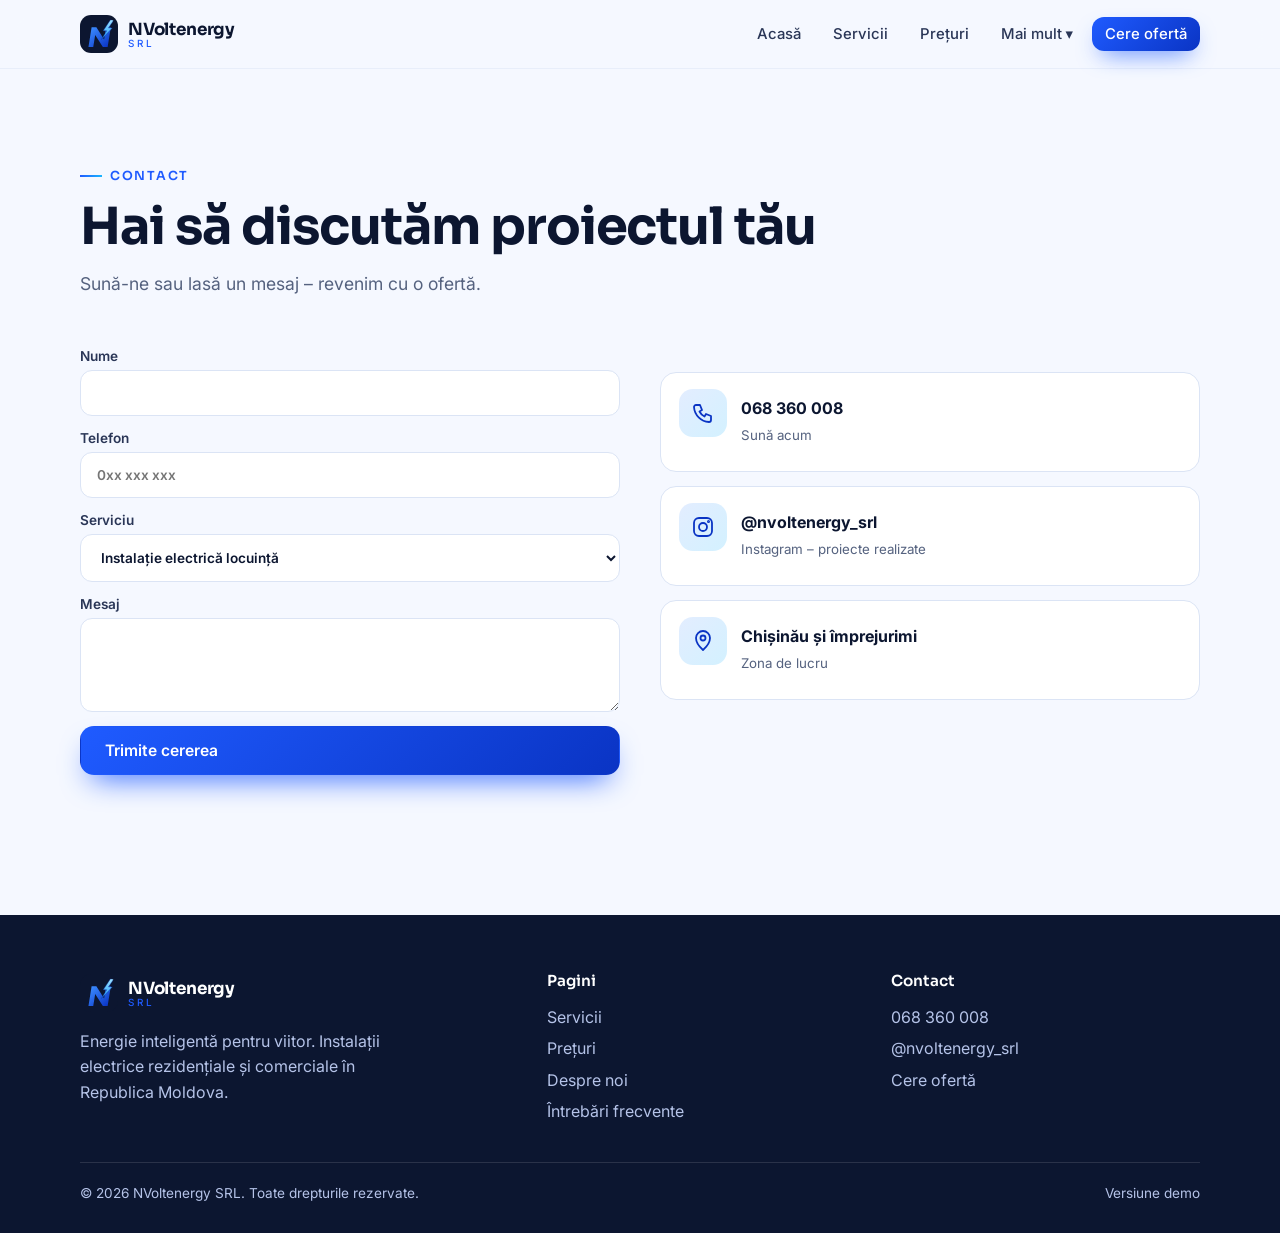
==== contact.html @ c9a4b38f "Add NVoltenergy demo site with animated coin intro Co-Authored-By: Claude Sonnet 5.5 <noreply@anthro" ====
<!doctype html>
<html lang="ro">
<head>
<meta charset="utf-8">
<meta name="viewport" content="width=device-width,initial-scale=1">
<title>Contact – NVoltenergy</title>
<meta name="description" content="Cere o ofertă pentru instalații electrice. Telefon 068 360 008, Instagram @nvoltenergy_srl.">
<meta name="theme-color" content="#f5f8ff">
<link rel="icon" href="assets/favicon.svg" type="image/svg+xml">
<link rel="preconnect" href="https://fonts.googleapis.com"><link rel="preconnect" href="https://fonts.gstatic.com" crossorigin>
<link rel="stylesheet" href="https://fonts.googleapis.com/css2?family=Inter:wght@400;500;600&family=Sora:wght@500;600;700&display=swap">
<link rel="stylesheet" href="css/style.css">

</head>
<body class="">
<header class="site-header"><div class="wrap bar">
  <a class="brand" href="index.html" aria-label="NVoltenergy – acasă"><img id="brandMark" src="assets/logo-mark.svg" alt=""><span>NVoltenergy<small>SRL</small></span></a>
  <button class="burger" aria-label="Meniu" aria-expanded="false"><span></span><span></span></button>
  <nav id="nav"><ul>
    <li><a href="index.html">Acasă</a></li><li><a href="servicii.html">Servicii</a></li><li><a href="preturi.html">Prețuri</a></li>
    <li class="more"><button type="button" aria-haspopup="true">Mai mult ▾</button><div class="menu"><a href="despre.html">Despre noi & cum lucrăm</a><a href="faq.html">Întrebări frecvente</a><a href="https://www.instagram.com/nvoltenergy_srl/" target=_blank rel=noopener>Proiecte pe Instagram ↗</a></div></li>
    <li><a class="cta" href="contact.html">Cere ofertă</a></li>
  </ul></nav>
</div></header>
<main>

<section class="page-head"><div class="wrap"><span class="eyebrow">Contact</span><h1 style="font-size:clamp(2rem,5vw,3.2rem);margin-top:14px">Hai să discutăm proiectul tău</h1>
<p class="lead">Sună-ne sau lasă un mesaj – revenim cu o ofertă.</p></div></section>
<section style="padding-top:30px"><div class="wrap grid g2" style="gap:40px;align-items:start">
<div><form id="f" class="reveal">
  <label>Nume<input name="n" required autocomplete="name"></label>
  <label>Telefon<input name="t" type="tel" required autocomplete="tel" placeholder="0xx xxx xxx"></label>
  <label>Serviciu<select name="s"><option>Instalație electrică locuință</option><option>Spațiu comercial / birou</option><option>Tablou electric</option><option>Iluminat LED</option><option>Reparație / intervenție</option><option>Altceva</option></select></label>
  <label>Mesaj<textarea name="m" rows="4"></textarea></label>
  <button class="btn btn-primary" type="submit">Trimite cererea</button>
  <div class="ok" id="ok" role="status">Mulțumim! (Demo: formularul va fi conectat la un canal real de primire a cererilor.)</div>
</form></div>
<div class="contact-list">
  <a href="tel:+37368360008"><span class="ico"><svg viewBox="0 0 24 24"><path d="M5 4h4l2 5-2.500 1.500a11 11 0 005 5L15 13l5 2v4a2 2 0 01-2 2A16 16 0 013 6a2 2 0 012-2z"/></svg></span><span><b>068 360 008</b><small>Sună acum</small></span></a>
  <a href="https://www.instagram.com/nvoltenergy_srl/" target="_blank" rel="noopener"><span class="ico"><svg viewBox="0 0 24 24"><rect x="3" y="3" width="18" height="18" rx="5"/><circle cx="12" cy="12" r="4"/><circle cx="17.500" cy="6.500" r=".6"/></svg></span><span><b>@nvoltenergy_srl</b><small>Instagram – proiecte realizate</small></span></a>
  <a href="despre.html"><span class="ico"><svg viewBox="0 0 24 24"><path d="M12 21s7-6.200 7-12a7 7 0 10-14 0c0 5.800 7 12 7 12z"/><circle cx="12" cy="9" r="2.500"/></svg></span><span><b>Chișinău și împrejurimi</b><small>Zona de lucru</small></span></a>
</div></div></section>
</main>
<footer><div class="wrap">
  <div class="grid">
    <div><a class="brand" href="index.html" style="color:#fff"><img src="assets/logo-mark.svg" alt=""><span>NVoltenergy<small>SRL</small></span></a>
      <p style="margin-top:14px;max-width:34ch">Energie inteligentă pentru viitor. Instalații electrice rezidențiale și comerciale în Republica Moldova.</p></div>
    <div><h4>Pagini</h4><a href="servicii.html">Servicii</a><a href="preturi.html">Prețuri</a><a href="despre.html">Despre noi</a><a href="faq.html">Întrebări frecvente</a></div>
    <div><h4>Contact</h4><a href="tel:+37368360008">068 360 008</a><a href="https://www.instagram.com/nvoltenergy_srl/" target="_blank" rel="noopener">@nvoltenergy_srl</a><a href="contact.html">Cere ofertă</a></div>
  </div>
  <div class="copy"><span>© <span id="y"></span> NVoltenergy SRL. Toate drepturile rezervate.</span><span>Versiune demo</span></div>
</div></footer>
<script src="js/main.js"></script>

</body></html>
---- css/style.css ----
:root{
  --bg:#f5f8ff; --bg2:#eaf1ff; --ink:#0c1630; --muted:#55627f; --line:#dbe4f5;
  --blue:#1f5bff; --blue2:#0a34c4; --cyan:#19b6ff; --amber:#ffb020; --card:#ffffffcc;
  --r:20px; --shadow:0 18px 50px -20px rgba(20,60,160,.35);
  --head:"Sora","Inter",system-ui,sans-serif; --body:"Inter",system-ui,sans-serif;
}
*{box-sizing:border-box;margin:0}
html{scroll-behavior:smooth}
body{font-family:var(--body);color:var(--ink);background:var(--bg);line-height:1.6;-webkit-font-smoothing:antialiased;overflow-x:hidden}
img,svg{max-width:100%;display:block}
a{color:inherit;text-decoration:none}
.wrap{width:min(1120px,100% - 40px);margin-inline:auto}
h1,h2,h3{font-family:var(--head);line-height:1.12;letter-spacing:-.02em}
h1{font-size:clamp(2.3rem,6vw,4.2rem);font-weight:700}
h2{font-size:clamp(1.7rem,3.6vw,2.5rem);font-weight:700}
h3{font-size:1.15rem;font-weight:600}
.eyebrow{display:inline-flex;gap:.5rem;align-items:center;font:600 .78rem var(--head);letter-spacing:.14em;text-transform:uppercase;color:var(--blue)}
.eyebrow::before{content:"";width:22px;height:2px;background:linear-gradient(90deg,var(--blue),var(--cyan))}
.lead{color:var(--muted);font-size:1.1rem;max-width:56ch}

/* header */
.site-header{position:sticky;top:0;z-index:50;backdrop-filter:blur(14px);background:#f5f8ffd9;border-bottom:1px solid #dbe4f580}
.bar{display:flex;align-items:center;justify-content:space-between;height:68px;gap:20px}
.brand{display:flex;align-items:center;gap:10px;font:700 1.05rem var(--head);letter-spacing:-.01em}
.brand img{width:38px;height:38px;border-radius:11px;background:#0c1630;padding:3px}
.brand small{display:block;font:500 .62rem var(--body);letter-spacing:.28em;color:var(--blue);margin-top:-3px}
nav ul{list-style:none;display:flex;align-items:center;gap:6px;padding:0}
nav a,.more>button{font:500 .93rem var(--body);padding:8px 13px;border-radius:10px;color:#2a3657;background:none;border:0;cursor:pointer;transition:.2s}
nav a:hover,.more>button:hover,nav a[aria-current]{background:#e4ecff;color:var(--blue2)}
.more{position:relative}
.more .menu{position:absolute;right:0;top:calc(100% + 8px);min-width:220px;background:#fff;border:1px solid var(--line);border-radius:14px;box-shadow:var(--shadow);padding:8px;display:none;flex-direction:column;gap:2px}
.more:hover .menu,.more:focus-within .menu,.more.open .menu{display:flex}
.more .menu a{display:block}
.cta{background:linear-gradient(135deg,var(--blue),var(--blue2));color:#fff!important;border-radius:12px!important;box-shadow:0 10px 24px -10px var(--blue)}
.cta:hover{filter:brightness(1.1);background:linear-gradient(135deg,var(--blue),var(--blue2))!important}
.burger{display:none;background:none;border:0;width:42px;height:42px;cursor:pointer}
.burger span{display:block;height:2px;width:22px;background:var(--ink);margin:5px auto;transition:.25s}

/* buttons */
.btn{display:inline-flex;align-items:center;gap:10px;font:600 .98rem var(--body);padding:14px 24px;border-radius:14px;border:1.5px solid transparent;cursor:pointer;transition:.25s}
.btn-primary{background:linear-gradient(135deg,var(--blue),var(--blue2));color:#fff;box-shadow:0 14px 30px -12px var(--blue)}
.btn-primary:hover{transform:translateY(-2px);box-shadow:0 18px 34px -12px var(--blue)}
.btn-ghost{border-color:#b9c9ee;background:#fff8;color:var(--ink)}
.btn-ghost:hover{border-color:var(--blue);color:var(--blue)}

/* hero */
.hero{position:relative;padding:clamp(56px,9vw,120px) 0 clamp(60px,8vw,100px);overflow:hidden;isolation:isolate}
.hero .wrap{position:relative;z-index:2;display:grid;grid-template-columns:1.15fr .85fr;gap:40px;align-items:center}
.hero h1 em{font-style:normal;background:linear-gradient(100deg,var(--blue),var(--cyan));-webkit-background-clip:text;background-clip:text;color:transparent}
.hero .lead{margin:22px 0 32px}
.actions{display:flex;gap:14px;flex-wrap:wrap}
.chips{display:flex;gap:10px;flex-wrap:wrap;margin-top:34px}
.chip{font:500 .82rem var(--body);padding:7px 14px;border-radius:99px;background:#fff;border:1px solid var(--line);color:#33426a}
.bg-abstract{position:absolute;inset:0;z-index:0;pointer-events:none}
.blob{position:absolute;border-radius:50%;filter:blur(70px);opacity:.55;animation:drift 18s ease-in-out infinite alternate}
.b1{width:520px;height:520px;background:#8fb4ff;top:-160px;right:-80px}
.b2{width:420px;height:420px;background:#8ae3ff;bottom:-180px;left:-100px;animation-duration:22s}
.b3{width:260px;height:260px;background:#ffe2a8;top:30%;left:46%;opacity:.4;animation-duration:26s}
@keyframes drift{to{transform:translate(50px,40px) scale(1.12)}}
.bg-abstract svg{position:absolute;inset:0;width:100%;height:100%}
.flow{fill:none;stroke:#1f5bff;stroke-opacity:.22;stroke-width:1.2}
.pulse{fill:none;stroke:url(#pg);stroke-width:2.2;stroke-linecap:round;stroke-dasharray:90 1400;animation:run 7s linear infinite}
.pulse.p2{animation-delay:-3s;animation-duration:9s}
.pulse.p3{animation-delay:-5s;animation-duration:11s}
@keyframes run{from{stroke-dashoffset:1490}to{stroke-dashoffset:0}}
.hero-card{background:var(--card);backdrop-filter:blur(10px);border:1px solid #fff;border-radius:28px;padding:28px;box-shadow:var(--shadow)}
.hero-card .meter{display:flex;align-items:flex-end;gap:7px;height:96px;margin:14px 0 20px}
.hero-card .meter i{flex:1;border-radius:6px 6px 2px 2px;background:linear-gradient(180deg,var(--cyan),var(--blue));animation:bar 3.2s ease-in-out infinite alternate}
.hero-card .meter i:nth-child(2n){animation-delay:-.8s}.hero-card .meter i:nth-child(3n){animation-delay:-1.6s}
@keyframes bar{from{transform:scaleY(.45)}to{transform:scaleY(1)}}
.meter i{transform-origin:bottom}
.hero-card ul{list-style:none;padding:0;display:grid;gap:10px}
.hero-card li{display:flex;gap:10px;align-items:center;font-size:.95rem;color:#2a3657}
.dot{width:9px;height:9px;border-radius:50%;background:var(--amber);box-shadow:0 0 0 4px #ffb02033;flex:none}

/* sections */
section{padding:clamp(56px,8vw,100px) 0}
.head{display:grid;gap:12px;margin-bottom:40px;max-width:640px}
.grid{display:grid;gap:20px}
.g4{grid-template-columns:repeat(4,1fr)}.g3{grid-template-columns:repeat(3,1fr)}.g2{grid-template-columns:repeat(2,1fr)}
.card{background:#fff;border:1px solid var(--line);border-radius:var(--r);padding:26px;transition:.3s;position:relative;overflow:hidden}
.card:hover{transform:translateY(-5px);box-shadow:var(--shadow);border-color:#b9ccf7}
.card p{color:var(--muted);font-size:.95rem;margin-top:8px}
.ico{width:48px;height:48px;border-radius:14px;display:grid;place-items:center;margin-bottom:18px;background:linear-gradient(135deg,#e3edff,#d3f1ff);color:var(--blue2)}
.ico svg{width:24px;height:24px;stroke:currentColor;fill:none;stroke-width:1.8;stroke-linecap:round;stroke-linejoin:round}
.band{background:linear-gradient(135deg,#0c1630,#102a6b);color:#fff;border-radius:28px;padding:clamp(28px,5vw,56px);display:grid;grid-template-columns:repeat(4,1fr);gap:20px;text-align:center;position:relative;overflow:hidden}
.band strong{display:block;font:700 2.1rem var(--head);background:linear-gradient(100deg,#fff,#8fdcff);-webkit-background-clip:text;background-clip:text;color:transparent}
.band span{color:#b5c3e8;font-size:.92rem}
.cta-box{text-align:center;background:linear-gradient(135deg,#e3edff,#dff5ff);border-radius:28px;padding:clamp(36px,6vw,70px) 20px;display:grid;gap:18px;justify-items:center}
.page-head{padding:clamp(48px,7vw,90px) 0 20px;position:relative;overflow:hidden;isolation:isolate}
.page-head .lead{margin-top:14px}
.link{color:var(--blue);font-weight:600}
.link:hover{text-decoration:underline}

/* prices */
.table{border:1px solid var(--line);border-radius:var(--r);overflow:hidden;background:#fff}
.row{display:grid;grid-template-columns:1fr auto;gap:16px;padding:18px 24px;border-bottom:1px solid var(--line);align-items:center}
.row:last-child{border:0}
.row:hover{background:#f5f8ff}
.row b{display:block;font-weight:600}.row small{color:var(--muted)}
.price{font:700 1.05rem var(--head);color:var(--blue2);white-space:nowrap}
.note{background:#fff7e6;border:1px solid #ffe0a3;border-radius:14px;padding:14px 18px;color:#7a5200;font-size:.9rem;margin-top:22px}
.tag-title{margin:38px 0 14px}

/* steps / faq / form */
.steps{counter-reset:s}
.steps .card::before{counter-increment:s;content:"0" counter(s);font:700 2.4rem var(--head);background:linear-gradient(135deg,var(--blue),var(--cyan));-webkit-background-clip:text;background-clip:text;color:transparent;display:block;margin-bottom:6px}
details{background:#fff;border:1px solid var(--line);border-radius:16px;padding:18px 22px;margin-bottom:12px}
summary{cursor:pointer;font-weight:600;list-style:none;display:flex;justify-content:space-between;gap:16px}
summary::after{content:"+";color:var(--blue);font-size:1.4rem;line-height:1}
details[open] summary::after{content:"–"}
details p{color:var(--muted);margin-top:12px}
form{display:grid;gap:14px}
input,select,textarea{font:inherit;padding:14px 16px;border-radius:12px;border:1.5px solid var(--line);background:#fff;width:100%;color:var(--ink)}
input:focus,select:focus,textarea:focus{outline:0;border-color:var(--blue);box-shadow:0 0 0 4px #1f5bff1f}
label{font:600 .85rem var(--body);display:grid;gap:6px;color:#2a3657}
.contact-list{display:grid;gap:14px;margin-top:24px}
.contact-list a{display:flex;gap:14px;align-items:center;padding:16px 18px;background:#fff;border:1px solid var(--line);border-radius:16px;transition:.25s}
.contact-list a:hover{border-color:var(--blue);transform:translateX(4px)}
.contact-list b{display:block}.contact-list small{color:var(--muted)}
.ok{display:none;background:#e6fbef;border:1px solid #9fe2bc;color:#0b6a38;padding:14px 18px;border-radius:12px}

footer{background:#0c1630;color:#b5c3e8;padding:56px 0 28px;margin-top:40px}
footer .grid{grid-template-columns:1.4fr 1fr 1fr;gap:34px}
footer h4{color:#fff;font:600 .95rem var(--head);margin-bottom:12px}
footer a{display:block;padding:3px 0;color:#b5c3e8}footer a:hover{color:#fff}
.copy{border-top:1px solid #ffffff1f;margin-top:34px;padding-top:20px;font-size:.85rem;display:flex;justify-content:space-between;gap:12px;flex-wrap:wrap}

.reveal{opacity:0;transform:translateY(22px);transition:opacity .7s,transform .7s}
.reveal.in{opacity:1;transform:none}

@media(max-width:900px){
  .hero .wrap{grid-template-columns:1fr}
  .g4{grid-template-columns:repeat(2,1fr)}.g3{grid-template-columns:1fr 1fr}
  .band{grid-template-columns:repeat(2,1fr)}
  footer .grid{grid-template-columns:1fr}
  .burger{display:block}
  nav{position:fixed;inset:68px 0 auto 0;background:#fff;border-bottom:1px solid var(--line);padding:14px 20px 22px;transform:translateY(-130%);transition:.35s;box-shadow:var(--shadow)}
  nav.open{transform:none}
  nav ul{flex-direction:column;align-items:stretch}
  .more .menu{position:static;display:flex;box-shadow:none;border:0;padding:0 0 0 12px}
  .more>button{display:none}
}
@media(max-width:600px){.g4,.g3,.g2{grid-template-columns:1fr}.row{grid-template-columns:1fr;gap:4px}}
@media(prefers-reduced-motion:reduce){*{animation:none!important;transition:none!important}.reveal{opacity:1;transform:none}}
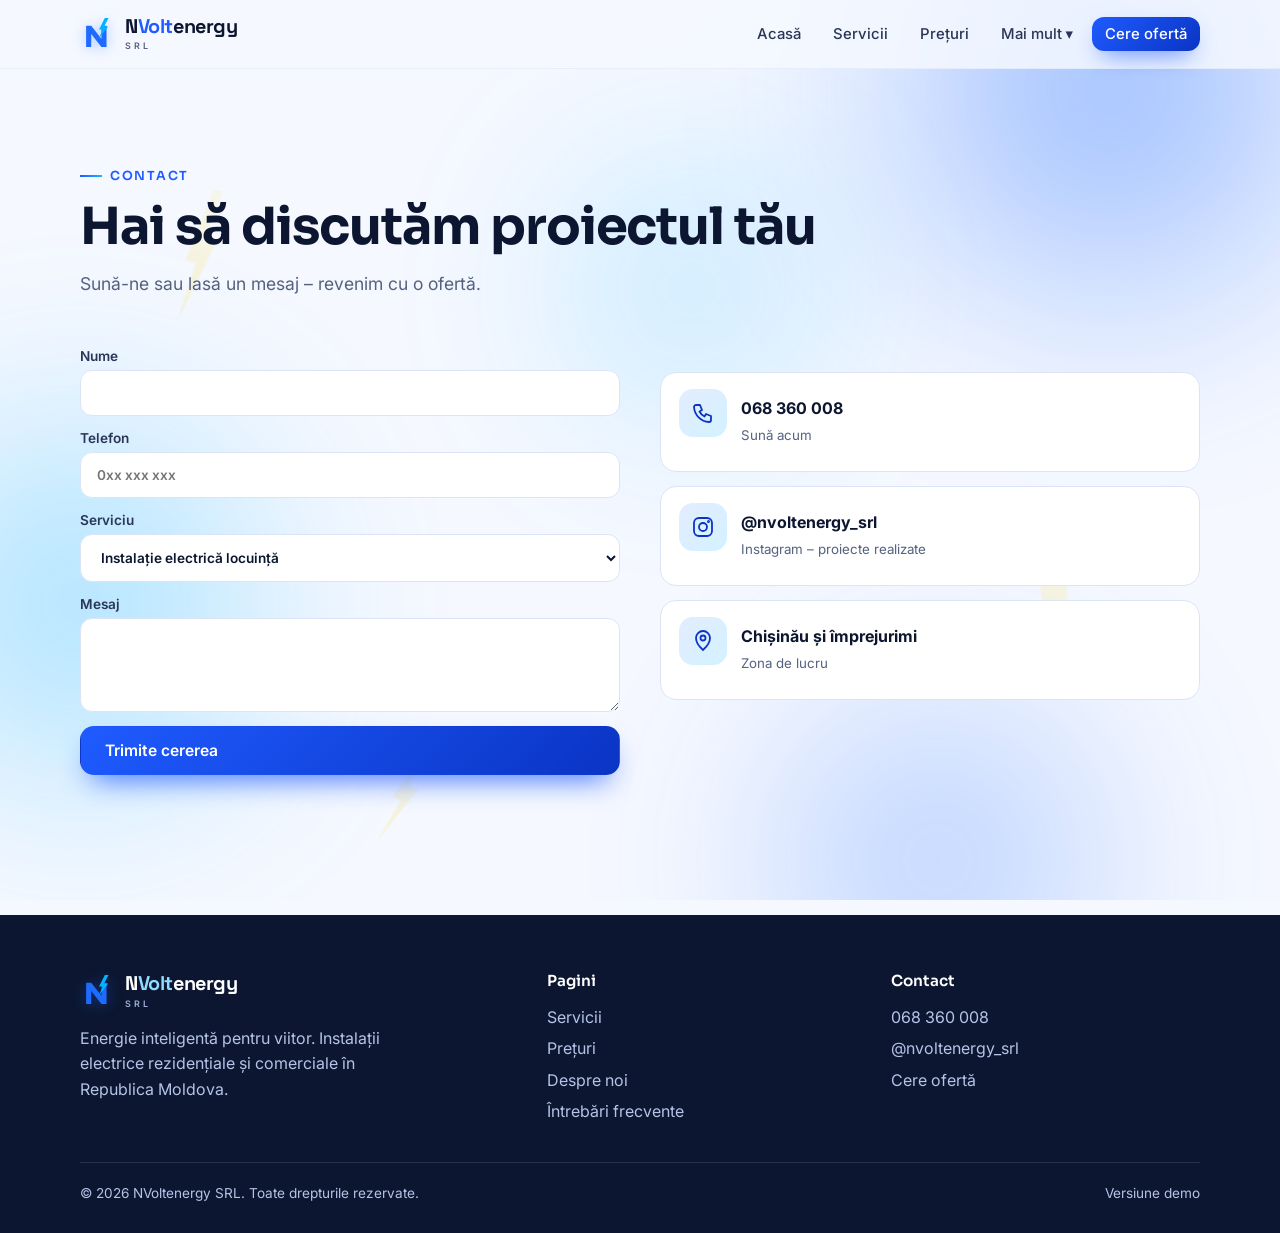
==== commit e6e22d01: "Intro pe mobil + fundal viu, efecte la apăsare, logo profesional - Intro: rulează și pe mobil (nu ma" ====
--- a/contact.html
+++ b/contact.html
@@ -8,13 +8,14 @@
 <meta name="theme-color" content="#f5f8ff">
 <link rel="icon" href="assets/favicon.svg" type="image/svg+xml">
 <link rel="preconnect" href="https://fonts.googleapis.com"><link rel="preconnect" href="https://fonts.gstatic.com" crossorigin>
-<link rel="stylesheet" href="https://fonts.googleapis.com/css2?family=Inter:wght@400;500;600&family=Sora:wght@500;600;700&display=swap">
-<link rel="stylesheet" href="css/style.css">
+<link rel="stylesheet" href="https://fonts.googleapis.com/css2?family=Inter:wght@400;500;600&family=Sora:wght@500;600;700&family=Space+Grotesk:wght@500;600;700&display=swap">
+<link rel="stylesheet" href="css/style.css?v=4">
 
 </head>
 <body class="">
+<div class="ambient" aria-hidden="true"><span class="amb amb-b1"></span><span class="amb amb-b2"></span><span class="amb amb-b3"></span><span class="amb amb-b4"></span><span class="spark spark-1"></span><span class="spark spark-2"></span><span class="spark spark-3"></span></div>
 <header class="site-header"><div class="wrap bar">
-  <a class="brand" href="index.html" aria-label="NVoltenergy – acasă"><img id="brandMark" src="assets/logo-mark.svg" alt=""><span>NVoltenergy<small>SRL</small></span></a>
+  <a class="brand" href="index.html" aria-label="NVoltenergy – acasă"><span class="brand-mark" id="brandMark" aria-hidden="true"><svg class="mk-svg" viewBox="0 0 200 200" fill="none" aria-hidden="true"><path fill="#1E6BFF" d="M36 176V52h30l60 76V52h30v124h-30L66 100v76z"/><path fill="#00B4FF" d="M146 6 112 74h22l-24 54 56-72h-24l26-50z"/></svg></span><span class="brand-word">N<em>Volt</em>energy<small>SRL</small></span></a>
   <button class="burger" aria-label="Meniu" aria-expanded="false"><span></span><span></span></button>
   <nav id="nav"><ul>
     <li><a href="index.html">Acasă</a></li><li><a href="servicii.html">Servicii</a></li><li><a href="preturi.html">Prețuri</a></li>
@@ -43,13 +44,13 @@
 </main>
 <footer><div class="wrap">
   <div class="grid">
-    <div><a class="brand" href="index.html" style="color:#fff"><img src="assets/logo-mark.svg" alt=""><span>NVoltenergy<small>SRL</small></span></a>
+    <div><a class="brand brand--light" href="index.html" aria-label="NVoltenergy – acasă"><span class="brand-mark" aria-hidden="true"><svg class="mk-svg" viewBox="0 0 200 200" fill="none" aria-hidden="true"><path fill="#1E6BFF" d="M36 176V52h30l60 76V52h30v124h-30L66 100v76z"/><path fill="#00B4FF" d="M146 6 112 74h22l-24 54 56-72h-24l26-50z"/></svg></span><span class="brand-word">N<em>Volt</em>energy<small>SRL</small></span></a>
       <p style="margin-top:14px;max-width:34ch">Energie inteligentă pentru viitor. Instalații electrice rezidențiale și comerciale în Republica Moldova.</p></div>
     <div><h4>Pagini</h4><a href="servicii.html">Servicii</a><a href="preturi.html">Prețuri</a><a href="despre.html">Despre noi</a><a href="faq.html">Întrebări frecvente</a></div>
     <div><h4>Contact</h4><a href="tel:+37368360008">068 360 008</a><a href="https://www.instagram.com/nvoltenergy_srl/" target="_blank" rel="noopener">@nvoltenergy_srl</a><a href="contact.html">Cere ofertă</a></div>
   </div>
   <div class="copy"><span>© <span id="y"></span> NVoltenergy SRL. Toate drepturile rezervate.</span><span>Versiune demo</span></div>
 </div></footer>
-<script src="js/main.js"></script>
+<script src="js/main.js?v=4"></script>
 
 </body></html>
--- a/css/style.css
+++ b/css/style.css
@@ -143,3 +143,73 @@
 }
 @media(max-width:600px){.g4,.g3,.g2{grid-template-columns:1fr}.row{grid-template-columns:1fr;gap:4px}}
 @media(prefers-reduced-motion:reduce){*{animation:none!important;transition:none!important}.reveal{opacity:1;transform:none}}
+
+/* ============================================================
+   v4 — logo wordmark · fundal ambiental · efecte la apăsare
+   ============================================================ */
+
+/* fără evidențierea gri implicită la tap pe mobil */
+*{-webkit-tap-highlight-color:transparent}
+a,button,summary,.row,.chip,.card{-webkit-tap-highlight-color:transparent}
+
+/* ---- LOGO: wordmark tipografic + simbol plat ---- */
+.brand{display:flex;align-items:center;gap:11px;font:inherit;letter-spacing:normal}
+.brand img{display:none}
+.brand-mark{width:34px;height:34px;flex:none;display:grid;place-items:center;filter:drop-shadow(0 2px 7px rgba(30,107,255,.35))}
+.brand-mark svg{width:100%;height:100%}
+.brand-word{font-family:"Space Grotesk","Sora",system-ui,sans-serif;font-weight:700;font-size:1.24rem;line-height:1;letter-spacing:-.02em;color:var(--ink)}
+.brand-word em{font-style:normal;color:var(--blue)}
+.brand-word small{display:block;font:600 .56rem var(--body);letter-spacing:.32em;color:var(--muted);margin-top:4px}
+.brand--light .brand-word{color:#fff}
+.brand--light .brand-word em{color:#8fdcff}
+.brand--light .brand-word small{color:#9fb0d6}
+
+/* ---- FUNDAL AMBIENTAL (sub tot conținutul) ---- */
+.ambient{position:fixed;inset:0;z-index:-1;overflow:hidden;pointer-events:none;contain:strict}
+.amb{position:absolute;border-radius:50%;filter:blur(90px);opacity:.5;will-change:transform}
+.amb-b1{width:620px;height:620px;background:radial-gradient(circle,#1E6BFF 0,#1E6BFF00 70%);top:-220px;right:-140px;animation:ambFloat 15s ease-in-out infinite alternate}
+.amb-b2{width:520px;height:520px;background:radial-gradient(circle,#00B4FF 0,#00B4FF00 70%);top:38%;left:-180px;opacity:.4;animation:ambFloat 19s ease-in-out infinite alternate -4s}
+.amb-b3{width:480px;height:480px;background:radial-gradient(circle,#1E6BFF 0,#1E6BFF00 70%);bottom:-200px;right:8%;opacity:.35;animation:ambFloat 22s ease-in-out infinite alternate -8s}
+.amb-b4{width:360px;height:360px;background:radial-gradient(circle,#00B4FF 0,#00B4FF00 72%);top:12%;left:40%;opacity:.28;animation:ambFloat 17s ease-in-out infinite alternate -6s}
+@keyframes ambFloat{from{transform:translate3d(0,0,0) scale(1)}to{transform:translate3d(40px,38px,0) scale(1.14)}}
+
+/* scântei galben neon, în formă de fulger, foarte discrete */
+.spark{position:absolute;width:40px;height:150px;opacity:.16;filter:drop-shadow(0 0 7px #FFD40099);
+  background:linear-gradient(180deg,#FFE680,#FFD400);
+  clip-path:polygon(52% 0,16% 56%,46% 56%,30% 100%,88% 40%,54% 40%,78% 0);
+  animation:sparkFlick 9s steps(1,end) infinite}
+.spark-1{top:20%;left:14%;transform:rotate(12deg) scale(.9)}
+.spark-2{top:58%;right:16%;transform:rotate(-18deg) scale(1.1);animation-delay:-3s;animation-duration:11s}
+.spark-3{top:80%;left:30%;transform:rotate(24deg) scale(.7);animation-delay:-6s;animation-duration:13s}
+@keyframes sparkFlick{
+  0%,100%{opacity:.05}
+  3%{opacity:.22}5%{opacity:.08}7%{opacity:.2}
+  40%{opacity:.14}42%{opacity:.04}44%{opacity:.18}
+  70%{opacity:.1}
+}
+
+/* mobil: mai puține efecte, mai ușoare */
+@media(max-width:720px){
+  .amb{filter:blur(64px)}
+  .amb-b4,.spark-3{display:none}
+  .amb-b1{width:420px;height:420px}.amb-b2{width:360px;height:360px}.amb-b3{width:340px;height:340px}
+  .spark{height:110px;opacity:.12}
+}
+@media(prefers-reduced-motion:reduce){.amb,.spark{animation:none!important}}
+
+/* ---- EFECTE LA APĂSARE (doar la click/tap, nu permanent) ---- */
+.btn,.cta,.chip,.row,.card,.contact-list a,nav a,.btn-ghost{transition:transform .18s ease,box-shadow .3s ease,border-color .3s ease}
+.btn:active,.cta:active,.chip:active,.row:active,.card:active,.contact-list a:active{transform:scale(.97)}
+
+.press-gold{animation:pressGold .5s ease-out}
+.press-blue{animation:pressBlue .5s ease-out}
+@keyframes pressGold{
+  0%{box-shadow:0 0 0 2px #FFD40000,0 0 0 0 #FFC93C00}
+  18%{box-shadow:0 0 0 2px #FFD400cc,0 0 26px 4px #FFC93Cdd;transform:scale(.97)}
+  100%{box-shadow:0 0 0 0 #FFD40000,0 0 0 0 #FFC93C00;transform:scale(1)}
+}
+@keyframes pressBlue{
+  0%{box-shadow:0 0 0 2px #00B4FF00,0 0 0 0 #00B4FF00}
+  18%{box-shadow:0 0 0 2px #00B4FFcc,0 0 24px 3px #00B4FFcc;transform:scale(.97)}
+  100%{box-shadow:0 0 0 0 #00B4FF00,0 0 0 0 #00B4FF00;transform:scale(1)}
+}
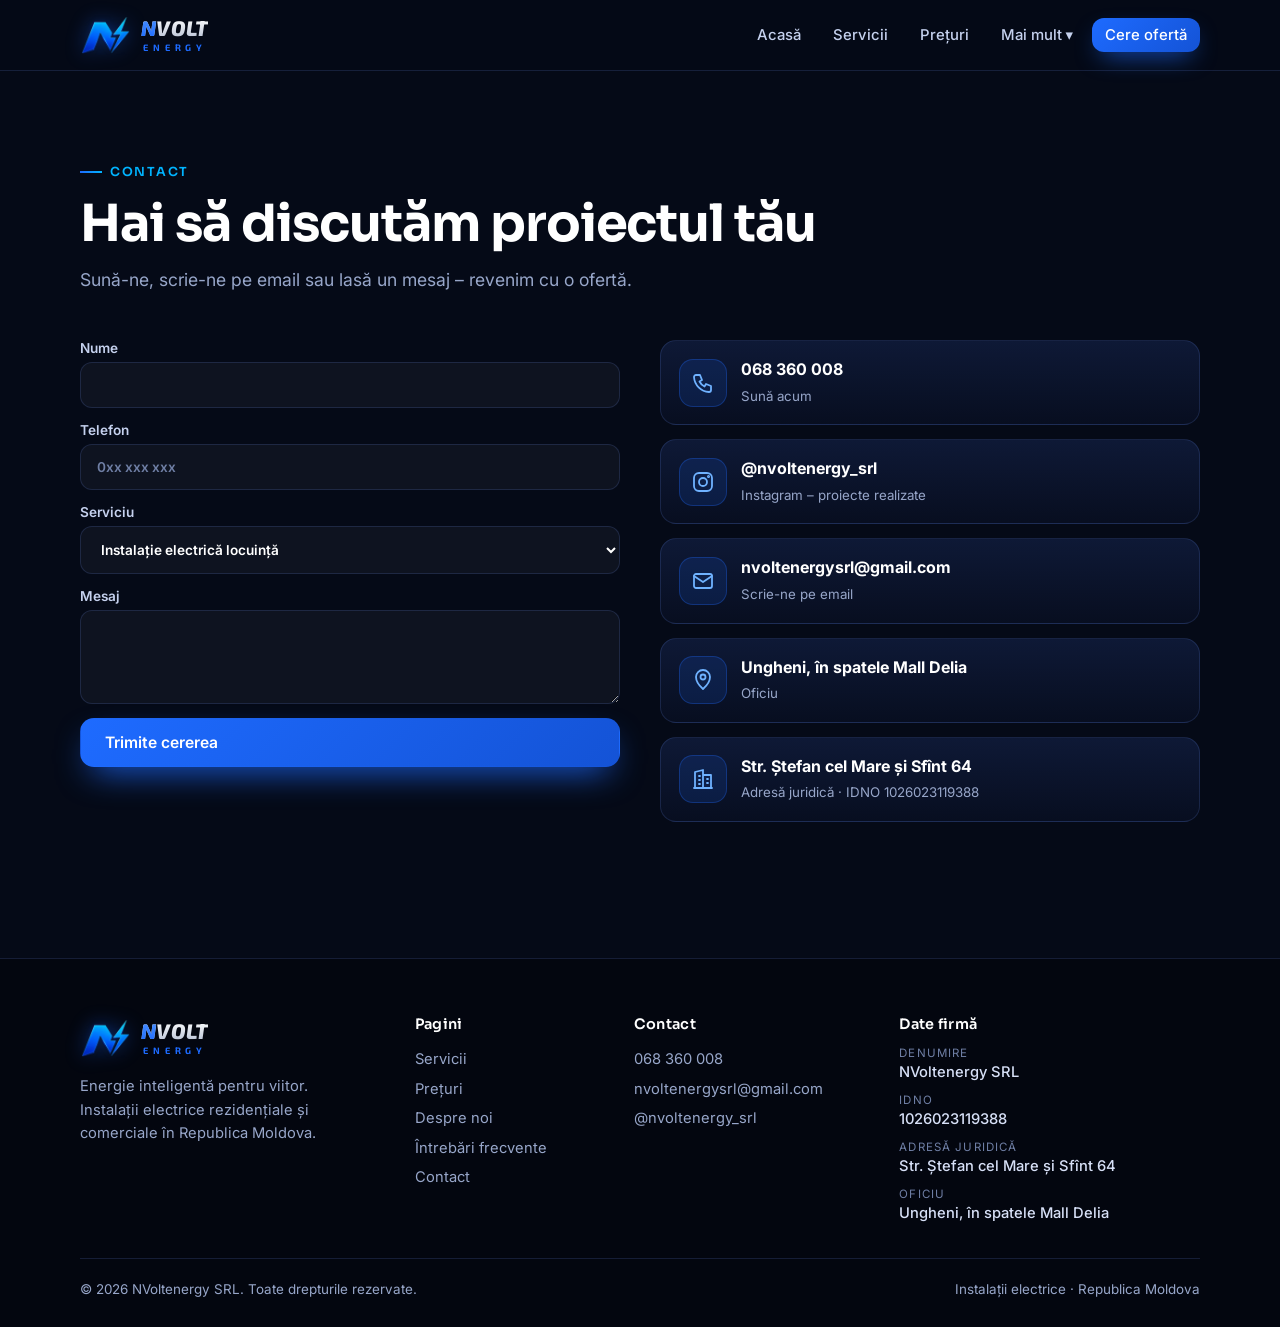
==== commit a1af2c36: "Prețuri reale, logo real pe monedă și în site, temă închisă, date firmă - Prețuri: Ciclul 1 (montaj)" ====
--- a/contact.html
+++ b/contact.html
@@ -5,17 +5,18 @@
 <meta name="viewport" content="width=device-width,initial-scale=1">
 <title>Contact – NVoltenergy</title>
 <meta name="description" content="Cere o ofertă pentru instalații electrice. Telefon 068 360 008, Instagram @nvoltenergy_srl.">
-<meta name="theme-color" content="#f5f8ff">
-<link rel="icon" href="assets/favicon.svg" type="image/svg+xml">
+<meta name="theme-color" content="#050a17">
+<link rel="icon" href="assets/favicon.png" type="image/png">
+<script>document.documentElement.classList.add("js")</script>
 <link rel="preconnect" href="https://fonts.googleapis.com"><link rel="preconnect" href="https://fonts.gstatic.com" crossorigin>
-<link rel="stylesheet" href="https://fonts.googleapis.com/css2?family=Inter:wght@400;500;600&family=Sora:wght@500;600;700&family=Space+Grotesk:wght@500;600;700&display=swap">
-<link rel="stylesheet" href="css/style.css?v=4">
+<link rel="stylesheet" href="https://fonts.googleapis.com/css2?family=Exo+2:ital,wght@0,700;1,800&family=Inter:wght@400;500;600&family=Sora:wght@500;600;700&display=swap">
+<link rel="stylesheet" href="css/style.css?v=5">
 
 </head>
 <body class="">
-<div class="ambient" aria-hidden="true"><span class="amb amb-b1"></span><span class="amb amb-b2"></span><span class="amb amb-b3"></span><span class="amb amb-b4"></span><span class="spark spark-1"></span><span class="spark spark-2"></span><span class="spark spark-3"></span></div>
+<div class="ambient" aria-hidden="true"><span class="amb amb-b1"></span><span class="amb amb-b2"></span><span class="amb amb-b3"></span><span class="amb amb-b4"></span><span class="bg-grid"></span><span class="spark spark-1"></span><span class="spark spark-2"></span><span class="spark spark-3"></span></div>
 <header class="site-header"><div class="wrap bar">
-  <a class="brand" href="index.html" aria-label="NVoltenergy – acasă"><span class="brand-mark" id="brandMark" aria-hidden="true"><svg class="mk-svg" viewBox="0 0 200 200" fill="none" aria-hidden="true"><path fill="#1E6BFF" d="M36 176V52h30l60 76V52h30v124h-30L66 100v76z"/><path fill="#00B4FF" d="M146 6 112 74h22l-24 54 56-72h-24l26-50z"/></svg></span><span class="brand-word">N<em>Volt</em>energy<small>SRL</small></span></a>
+  <a class="brand" href="index.html" aria-label="NVolt Energy – acasă"><img class="brand-mark" id="brandMark" src="assets/nvolt-mark.png" alt="" width="220" height="172"><span class="brand-word"><b><i>N</i>VOLT</b><small>ENERGY</small></span></a>
   <button class="burger" aria-label="Meniu" aria-expanded="false"><span></span><span></span></button>
   <nav id="nav"><ul>
     <li><a href="index.html">Acasă</a></li><li><a href="servicii.html">Servicii</a></li><li><a href="preturi.html">Prețuri</a></li>
@@ -25,8 +26,8 @@
 </div></header>
 <main>
 
-<section class="page-head"><div class="wrap"><span class="eyebrow">Contact</span><h1 style="font-size:clamp(2rem,5vw,3.2rem);margin-top:14px">Hai să discutăm proiectul tău</h1>
-<p class="lead">Sună-ne sau lasă un mesaj – revenim cu o ofertă.</p></div></section>
+<section class="page-head"><div class="wrap"><span class="eyebrow">Contact</span><h1>Hai să discutăm proiectul tău</h1>
+<p class="lead">Sună-ne, scrie-ne pe email sau lasă un mesaj – revenim cu o ofertă.</p></div></section>
 <section style="padding-top:30px"><div class="wrap grid g2" style="gap:40px;align-items:start">
 <div><form id="f" class="reveal">
   <label>Nume<input name="n" required autocomplete="name"></label>
@@ -34,23 +35,31 @@
   <label>Serviciu<select name="s"><option>Instalație electrică locuință</option><option>Spațiu comercial / birou</option><option>Tablou electric</option><option>Iluminat LED</option><option>Reparație / intervenție</option><option>Altceva</option></select></label>
   <label>Mesaj<textarea name="m" rows="4"></textarea></label>
   <button class="btn btn-primary" type="submit">Trimite cererea</button>
-  <div class="ok" id="ok" role="status">Mulțumim! (Demo: formularul va fi conectat la un canal real de primire a cererilor.)</div>
+  <div class="ok" id="ok" role="status">Se deschide aplicația de email cu cererea completată. Dacă nu se deschide, scrie-ne la nvoltenergysrl@gmail.com.</div>
 </form></div>
 <div class="contact-list">
   <a href="tel:+37368360008"><span class="ico"><svg viewBox="0 0 24 24"><path d="M5 4h4l2 5-2.500 1.500a11 11 0 005 5L15 13l5 2v4a2 2 0 01-2 2A16 16 0 013 6a2 2 0 012-2z"/></svg></span><span><b>068 360 008</b><small>Sună acum</small></span></a>
   <a href="https://www.instagram.com/nvoltenergy_srl/" target="_blank" rel="noopener"><span class="ico"><svg viewBox="0 0 24 24"><rect x="3" y="3" width="18" height="18" rx="5"/><circle cx="12" cy="12" r="4"/><circle cx="17.500" cy="6.500" r=".6"/></svg></span><span><b>@nvoltenergy_srl</b><small>Instagram – proiecte realizate</small></span></a>
-  <a href="despre.html"><span class="ico"><svg viewBox="0 0 24 24"><path d="M12 21s7-6.200 7-12a7 7 0 10-14 0c0 5.800 7 12 7 12z"/><circle cx="12" cy="9" r="2.500"/></svg></span><span><b>Chișinău și împrejurimi</b><small>Zona de lucru</small></span></a>
+  <a href="mailto:nvoltenergysrl@gmail.com"><span class="ico"><svg viewBox="0 0 24 24"><rect x="3" y="5" width="18" height="14" rx="2"/><path d="M3 7l9 6 9-6"/></svg></span><span><b>nvoltenergysrl@gmail.com</b><small>Scrie-ne pe email</small></span></a>
+  <div><span class="ico"><svg viewBox="0 0 24 24"><path d="M12 21s7-6.200 7-12a7 7 0 10-14 0c0 5.800 7 12 7 12z"/><circle cx="12" cy="9" r="2.500"/></svg></span><span><b>Ungheni, în spatele Mall Delia</b><small>Oficiu</small></span></div>
+  <div><span class="ico"><svg viewBox="0 0 24 24"><path d="M4 21V5l8-2v18M12 8h8v13M8 9h1M8 13h1M8 17h1M16 12h1M16 16h1M3 21h18"/></svg></span><span><b>Str. Ștefan cel Mare și Sfînt 64</b><small>Adresă juridică · IDNO 1026023119388</small></span></div>
 </div></div></section>
 </main>
 <footer><div class="wrap">
   <div class="grid">
-    <div><a class="brand brand--light" href="index.html" aria-label="NVoltenergy – acasă"><span class="brand-mark" aria-hidden="true"><svg class="mk-svg" viewBox="0 0 200 200" fill="none" aria-hidden="true"><path fill="#1E6BFF" d="M36 176V52h30l60 76V52h30v124h-30L66 100v76z"/><path fill="#00B4FF" d="M146 6 112 74h22l-24 54 56-72h-24l26-50z"/></svg></span><span class="brand-word">N<em>Volt</em>energy<small>SRL</small></span></a>
-      <p style="margin-top:14px;max-width:34ch">Energie inteligentă pentru viitor. Instalații electrice rezidențiale și comerciale în Republica Moldova.</p></div>
-    <div><h4>Pagini</h4><a href="servicii.html">Servicii</a><a href="preturi.html">Prețuri</a><a href="despre.html">Despre noi</a><a href="faq.html">Întrebări frecvente</a></div>
-    <div><h4>Contact</h4><a href="tel:+37368360008">068 360 008</a><a href="https://www.instagram.com/nvoltenergy_srl/" target="_blank" rel="noopener">@nvoltenergy_srl</a><a href="contact.html">Cere ofertă</a></div>
+    <div><a class="brand" href="index.html" aria-label="NVolt Energy – acasă"><img class="brand-mark" src="assets/nvolt-mark.png" alt="" width="220" height="172"><span class="brand-word"><b><i>N</i>VOLT</b><small>ENERGY</small></span></a>
+      <p style="margin-top:14px;max-width:32ch">Energie inteligentă pentru viitor. Instalații electrice rezidențiale și comerciale în Republica Moldova.</p></div>
+    <div><h4>Pagini</h4><a href="servicii.html">Servicii</a><a href="preturi.html">Prețuri</a><a href="despre.html">Despre noi</a><a href="faq.html">Întrebări frecvente</a><a href="contact.html">Contact</a></div>
+    <div><h4>Contact</h4><a href="tel:+37368360008">068 360 008</a><a href="mailto:nvoltenergysrl@gmail.com">nvoltenergysrl@gmail.com</a><a href="https://www.instagram.com/nvoltenergy_srl/" target="_blank" rel="noopener">@nvoltenergy_srl</a></div>
+    <div><h4>Date firmă</h4><ul class="firm">
+      <li><span>Denumire</span><b>NVoltenergy SRL</b></li>
+      <li><span>IDNO</span><b>1026023119388</b></li>
+      <li><span>Adresă juridică</span><b>Str. Ștefan cel Mare și Sfînt 64</b></li>
+      <li><span>Oficiu</span><b>Ungheni, în spatele Mall Delia</b></li>
+    </ul></div>
   </div>
-  <div class="copy"><span>© <span id="y"></span> NVoltenergy SRL. Toate drepturile rezervate.</span><span>Versiune demo</span></div>
+  <div class="copy"><span>© <span id="y"></span> NVoltenergy SRL. Toate drepturile rezervate.</span><span>Instalații electrice · Republica Moldova</span></div>
 </div></footer>
-<script src="js/main.js?v=4"></script>
+<script src="js/main.js?v=5"></script>
 
 </body></html>
--- a/css/style.css
+++ b/css/style.css
@@ -1,215 +1,204 @@
+/* NVoltenergy — temă închisă, în culorile logoului (bleumarin + albastru neon, accente gold) */
 :root{
-  --bg:#f5f8ff; --bg2:#eaf1ff; --ink:#0c1630; --muted:#55627f; --line:#dbe4f5;
-  --blue:#1f5bff; --blue2:#0a34c4; --cyan:#19b6ff; --amber:#ffb020; --card:#ffffffcc;
-  --r:20px; --shadow:0 18px 50px -20px rgba(20,60,160,.35);
-  --head:"Sora","Inter",system-ui,sans-serif; --body:"Inter",system-ui,sans-serif;
-}
-*{box-sizing:border-box;margin:0}
-html{scroll-behavior:smooth}
+  --bg:#050a17; --bg2:#0a1328; --ink:#eaf0ff; --muted:#97a6c9; --line:rgba(110,150,255,.16);
+  --blue:#1E6BFF; --blue2:#1453d6; --cyan:#00B4FF; --gold:#FFC93C; --gold2:#FFD400;
+  --card:linear-gradient(180deg,rgba(22,38,80,.55),rgba(10,18,40,.55));
+  --r:20px; --shadow:0 24px 60px -24px rgba(0,0,0,.7);
+  --head:"Sora","Inter",system-ui,sans-serif; --body:"Inter",system-ui,sans-serif; --logo:"Exo 2","Sora",system-ui,sans-serif;
+}
+*{box-sizing:border-box;margin:0;-webkit-tap-highlight-color:transparent}
+html{scroll-behavior:smooth;background:var(--bg)}
 body{font-family:var(--body);color:var(--ink);background:var(--bg);line-height:1.6;-webkit-font-smoothing:antialiased;overflow-x:hidden}
-img,svg{max-width:100%;display:block}
+img,svg{max-width:100%;height:auto;display:block}
 a{color:inherit;text-decoration:none}
 .wrap{width:min(1120px,100% - 40px);margin-inline:auto}
-h1,h2,h3{font-family:var(--head);line-height:1.12;letter-spacing:-.02em}
+h1,h2,h3{font-family:var(--head);line-height:1.12;letter-spacing:-.02em;color:#fff}
 h1{font-size:clamp(2.3rem,6vw,4.2rem);font-weight:700}
 h2{font-size:clamp(1.7rem,3.6vw,2.5rem);font-weight:700}
-h3{font-size:1.15rem;font-weight:600}
-.eyebrow{display:inline-flex;gap:.5rem;align-items:center;font:600 .78rem var(--head);letter-spacing:.14em;text-transform:uppercase;color:var(--blue)}
+h3{font-size:1.12rem;font-weight:600}
+.eyebrow{display:inline-flex;gap:.5rem;align-items:center;font:600 .78rem var(--head);letter-spacing:.14em;text-transform:uppercase;color:var(--cyan)}
 .eyebrow::before{content:"";width:22px;height:2px;background:linear-gradient(90deg,var(--blue),var(--cyan))}
-.lead{color:var(--muted);font-size:1.1rem;max-width:56ch}
-
-/* header */
-.site-header{position:sticky;top:0;z-index:50;backdrop-filter:blur(14px);background:#f5f8ffd9;border-bottom:1px solid #dbe4f580}
-.bar{display:flex;align-items:center;justify-content:space-between;height:68px;gap:20px}
-.brand{display:flex;align-items:center;gap:10px;font:700 1.05rem var(--head);letter-spacing:-.01em}
-.brand img{width:38px;height:38px;border-radius:11px;background:#0c1630;padding:3px}
-.brand small{display:block;font:500 .62rem var(--body);letter-spacing:.28em;color:var(--blue);margin-top:-3px}
+.lead{color:var(--muted);font-size:1.1rem;max-width:58ch}
+
+/* ---- fundal ambiental ---- */
+.ambient{position:fixed;inset:0;z-index:-1;overflow:hidden;pointer-events:none}
+.amb{position:absolute;border-radius:50%;filter:blur(90px);will-change:transform}
+.amb-b1{width:640px;height:640px;background:radial-gradient(circle,#1E6BFF 0,#1E6BFF00 70%);top:-260px;right:-160px;opacity:.38;animation:ambFloat 15s ease-in-out infinite alternate}
+.amb-b2{width:540px;height:540px;background:radial-gradient(circle,#00B4FF 0,#00B4FF00 70%);top:40%;left:-220px;opacity:.22;animation:ambFloat 19s ease-in-out infinite alternate -4s}
+.amb-b3{width:500px;height:500px;background:radial-gradient(circle,#1E6BFF 0,#1E6BFF00 70%);bottom:-220px;right:6%;opacity:.25;animation:ambFloat 22s ease-in-out infinite alternate -8s}
+.amb-b4{width:380px;height:380px;background:radial-gradient(circle,#00B4FF 0,#00B4FF00 72%);top:14%;left:38%;opacity:.14;animation:ambFloat 17s ease-in-out infinite alternate -6s}
+@keyframes ambFloat{from{transform:translate3d(0,0,0) scale(1)}to{transform:translate3d(40px,38px,0) scale(1.14)}}
+.spark{position:absolute;width:40px;height:150px;opacity:.12;filter:drop-shadow(0 0 8px #FFD400aa);
+  background:linear-gradient(180deg,#FFE680,#FFD400);
+  clip-path:polygon(52% 0,16% 56%,46% 56%,30% 100%,88% 40%,54% 40%,78% 0);animation:sparkFlick 9s steps(1,end) infinite}
+.spark-1{top:22%;left:12%;transform:rotate(12deg) scale(.9)}
+.spark-2{top:60%;right:14%;transform:rotate(-18deg) scale(1.1);animation-delay:-3s;animation-duration:11s}
+.spark-3{top:82%;left:30%;transform:rotate(24deg) scale(.7);animation-delay:-6s;animation-duration:13s}
+@keyframes sparkFlick{0%,100%{opacity:.04}3%{opacity:.2}5%{opacity:.07}7%{opacity:.18}40%{opacity:.12}42%{opacity:.03}44%{opacity:.16}70%{opacity:.08}}
+.bg-grid{position:absolute;inset:0;background-image:linear-gradient(rgba(80,130,255,.07) 1px,transparent 1px),linear-gradient(90deg,rgba(80,130,255,.07) 1px,transparent 1px);background-size:56px 56px;-webkit-mask:radial-gradient(ellipse 70% 55% at 50% 0,#000,transparent);mask:radial-gradient(ellipse 70% 55% at 50% 0,#000,transparent)}
+
+/* ---- header + logo ---- */
+.site-header{position:sticky;top:0;z-index:50;backdrop-filter:blur(14px);-webkit-backdrop-filter:blur(14px);background:rgba(5,10,23,.72);border-bottom:1px solid var(--line)}
+.bar{display:flex;align-items:center;justify-content:space-between;height:70px;gap:20px}
+.brand{display:flex;align-items:center;gap:10px}
+.brand-mark{height:40px;width:auto;filter:drop-shadow(0 0 10px rgba(30,107,255,.45))}
+.brand-word{font-family:var(--logo);line-height:1;display:flex;flex-direction:column;gap:3px}
+.brand-word b{font-size:1.32rem;font-weight:800;font-style:italic;letter-spacing:.01em;
+  background:linear-gradient(180deg,#ffffff,#b9c3d6);-webkit-background-clip:text;background-clip:text;color:transparent}
+.brand-word b i{font-style:italic;background:linear-gradient(180deg,#4d93ff,#1E6BFF);-webkit-background-clip:text;background-clip:text;color:transparent}
+.brand-word small{font:700 .58rem var(--logo);letter-spacing:.52em;color:var(--blue);padding-left:2px}
 nav ul{list-style:none;display:flex;align-items:center;gap:6px;padding:0}
-nav a,.more>button{font:500 .93rem var(--body);padding:8px 13px;border-radius:10px;color:#2a3657;background:none;border:0;cursor:pointer;transition:.2s}
-nav a:hover,.more>button:hover,nav a[aria-current]{background:#e4ecff;color:var(--blue2)}
+nav a,.more>button{font:500 .93rem var(--body);padding:8px 13px;border-radius:10px;color:#c5d1ee;background:none;border:0;cursor:pointer;transition:.2s}
+nav a:hover,.more>button:hover,nav a[aria-current]{background:rgba(30,107,255,.16);color:#fff}
 .more{position:relative}
-.more .menu{position:absolute;right:0;top:calc(100% + 8px);min-width:220px;background:#fff;border:1px solid var(--line);border-radius:14px;box-shadow:var(--shadow);padding:8px;display:none;flex-direction:column;gap:2px}
-.more:hover .menu,.more:focus-within .menu,.more.open .menu{display:flex}
+.more .menu{position:absolute;right:0;top:calc(100% + 8px);min-width:230px;background:#0b1530;border:1px solid var(--line);border-radius:14px;box-shadow:var(--shadow);padding:8px;display:none;flex-direction:column;gap:2px}
+.more:hover .menu,.more:focus-within .menu{display:flex}
 .more .menu a{display:block}
-.cta{background:linear-gradient(135deg,var(--blue),var(--blue2));color:#fff!important;border-radius:12px!important;box-shadow:0 10px 24px -10px var(--blue)}
-.cta:hover{filter:brightness(1.1);background:linear-gradient(135deg,var(--blue),var(--blue2))!important}
+.cta{background:linear-gradient(135deg,var(--blue),var(--blue2));color:#fff!important;border-radius:12px!important;box-shadow:0 10px 26px -10px var(--blue)}
+.cta:hover{filter:brightness(1.12)}
 .burger{display:none;background:none;border:0;width:42px;height:42px;cursor:pointer}
-.burger span{display:block;height:2px;width:22px;background:var(--ink);margin:5px auto;transition:.25s}
-
-/* buttons */
-.btn{display:inline-flex;align-items:center;gap:10px;font:600 .98rem var(--body);padding:14px 24px;border-radius:14px;border:1.5px solid transparent;cursor:pointer;transition:.25s}
-.btn-primary{background:linear-gradient(135deg,var(--blue),var(--blue2));color:#fff;box-shadow:0 14px 30px -12px var(--blue)}
-.btn-primary:hover{transform:translateY(-2px);box-shadow:0 18px 34px -12px var(--blue)}
-.btn-ghost{border-color:#b9c9ee;background:#fff8;color:var(--ink)}
-.btn-ghost:hover{border-color:var(--blue);color:var(--blue)}
-
-/* hero */
-.hero{position:relative;padding:clamp(56px,9vw,120px) 0 clamp(60px,8vw,100px);overflow:hidden;isolation:isolate}
-.hero .wrap{position:relative;z-index:2;display:grid;grid-template-columns:1.15fr .85fr;gap:40px;align-items:center}
-.hero h1 em{font-style:normal;background:linear-gradient(100deg,var(--blue),var(--cyan));-webkit-background-clip:text;background-clip:text;color:transparent}
+.burger span{display:block;height:2px;width:22px;background:#fff;margin:5px auto}
+
+/* ---- butoane ---- */
+.btn{display:inline-flex;align-items:center;gap:10px;font:600 .98rem var(--body);padding:14px 24px;border-radius:14px;border:1.5px solid transparent;cursor:pointer}
+.btn-primary{background:linear-gradient(135deg,var(--blue),var(--blue2));color:#fff;box-shadow:0 14px 34px -12px var(--blue)}
+.btn-primary:hover{filter:brightness(1.1)}
+.btn-ghost{border-color:rgba(130,165,255,.35);background:rgba(255,255,255,.03);color:#fff}
+.btn-ghost:hover{border-color:var(--cyan)}
+
+/* ---- hero ---- */
+.hero{position:relative;padding:clamp(48px,8vw,110px) 0 clamp(56px,8vw,96px);overflow:hidden;isolation:isolate}
+.hero .wrap{position:relative;z-index:2;display:grid;grid-template-columns:1.1fr .9fr;gap:44px;align-items:center}
+.hero h1 em{font-style:normal;background:linear-gradient(100deg,#4d93ff,var(--cyan));-webkit-background-clip:text;background-clip:text;color:transparent}
 .hero .lead{margin:22px 0 32px}
 .actions{display:flex;gap:14px;flex-wrap:wrap}
 .chips{display:flex;gap:10px;flex-wrap:wrap;margin-top:34px}
-.chip{font:500 .82rem var(--body);padding:7px 14px;border-radius:99px;background:#fff;border:1px solid var(--line);color:#33426a}
+.chip{font:500 .82rem var(--body);padding:7px 14px;border-radius:99px;background:rgba(255,255,255,.04);border:1px solid var(--line);color:#c5d1ee}
 .bg-abstract{position:absolute;inset:0;z-index:0;pointer-events:none}
-.blob{position:absolute;border-radius:50%;filter:blur(70px);opacity:.55;animation:drift 18s ease-in-out infinite alternate}
-.b1{width:520px;height:520px;background:#8fb4ff;top:-160px;right:-80px}
-.b2{width:420px;height:420px;background:#8ae3ff;bottom:-180px;left:-100px;animation-duration:22s}
-.b3{width:260px;height:260px;background:#ffe2a8;top:30%;left:46%;opacity:.4;animation-duration:26s}
-@keyframes drift{to{transform:translate(50px,40px) scale(1.12)}}
 .bg-abstract svg{position:absolute;inset:0;width:100%;height:100%}
-.flow{fill:none;stroke:#1f5bff;stroke-opacity:.22;stroke-width:1.2}
+.flow{fill:none;stroke:#1E6BFF;stroke-opacity:.22;stroke-width:1.2}
 .pulse{fill:none;stroke:url(#pg);stroke-width:2.2;stroke-linecap:round;stroke-dasharray:90 1400;animation:run 7s linear infinite}
-.pulse.p2{animation-delay:-3s;animation-duration:9s}
-.pulse.p3{animation-delay:-5s;animation-duration:11s}
+.pulse.p2{animation-delay:-3s;animation-duration:9s}.pulse.p3{animation-delay:-5s;animation-duration:11s}
 @keyframes run{from{stroke-dashoffset:1490}to{stroke-dashoffset:0}}
-.hero-card{background:var(--card);backdrop-filter:blur(10px);border:1px solid #fff;border-radius:28px;padding:28px;box-shadow:var(--shadow)}
-.hero-card .meter{display:flex;align-items:flex-end;gap:7px;height:96px;margin:14px 0 20px}
-.hero-card .meter i{flex:1;border-radius:6px 6px 2px 2px;background:linear-gradient(180deg,var(--cyan),var(--blue));animation:bar 3.2s ease-in-out infinite alternate}
-.hero-card .meter i:nth-child(2n){animation-delay:-.8s}.hero-card .meter i:nth-child(3n){animation-delay:-1.6s}
-@keyframes bar{from{transform:scaleY(.45)}to{transform:scaleY(1)}}
-.meter i{transform-origin:bottom}
-.hero-card ul{list-style:none;padding:0;display:grid;gap:10px}
-.hero-card li{display:flex;gap:10px;align-items:center;font-size:.95rem;color:#2a3657}
-.dot{width:9px;height:9px;border-radius:50%;background:var(--amber);box-shadow:0 0 0 4px #ffb02033;flex:none}
-
-/* sections */
-section{padding:clamp(56px,8vw,100px) 0}
-.head{display:grid;gap:12px;margin-bottom:40px;max-width:640px}
+.hero-card{position:relative;background:var(--card);border:1px solid var(--line);border-radius:28px;padding:22px 26px 28px;box-shadow:var(--shadow);overflow:hidden}
+.hero-logo{position:relative;margin:0 auto 18px;max-width:340px}
+.hero-logo::before{content:"";position:absolute;inset:12% 18%;background:radial-gradient(circle,#1E6BFF66,#1E6BFF00 70%);filter:blur(30px)}
+.hero-logo img{position:relative;width:100%}
+.hero-card ul{list-style:none;padding:0;display:grid;gap:10px;border-top:1px solid var(--line);padding-top:18px}
+.hero-card li{display:flex;gap:10px;align-items:center;font-size:.95rem;color:#c5d1ee}
+.dot{width:9px;height:9px;border-radius:50%;background:var(--gold);box-shadow:0 0 0 4px #FFC93C26,0 0 12px #FFC93C88;flex:none}
+
+/* ---- secțiuni ---- */
+section{padding:clamp(52px,8vw,96px) 0}
+.head{display:grid;gap:12px;margin-bottom:38px;max-width:640px}
 .grid{display:grid;gap:20px}
 .g4{grid-template-columns:repeat(4,1fr)}.g3{grid-template-columns:repeat(3,1fr)}.g2{grid-template-columns:repeat(2,1fr)}
-.card{background:#fff;border:1px solid var(--line);border-radius:var(--r);padding:26px;transition:.3s;position:relative;overflow:hidden}
-.card:hover{transform:translateY(-5px);box-shadow:var(--shadow);border-color:#b9ccf7}
+.card{background:var(--card);border:1px solid var(--line);border-radius:var(--r);padding:26px;position:relative;overflow:hidden}
+.card:hover{border-color:rgba(0,180,255,.4)}
 .card p{color:var(--muted);font-size:.95rem;margin-top:8px}
-.ico{width:48px;height:48px;border-radius:14px;display:grid;place-items:center;margin-bottom:18px;background:linear-gradient(135deg,#e3edff,#d3f1ff);color:var(--blue2)}
+.ico{width:48px;height:48px;border-radius:14px;display:grid;place-items:center;margin-bottom:18px;background:rgba(30,107,255,.14);border:1px solid rgba(30,107,255,.3);color:#6fb2ff}
 .ico svg{width:24px;height:24px;stroke:currentColor;fill:none;stroke-width:1.8;stroke-linecap:round;stroke-linejoin:round}
-.band{background:linear-gradient(135deg,#0c1630,#102a6b);color:#fff;border-radius:28px;padding:clamp(28px,5vw,56px);display:grid;grid-template-columns:repeat(4,1fr);gap:20px;text-align:center;position:relative;overflow:hidden}
-.band strong{display:block;font:700 2.1rem var(--head);background:linear-gradient(100deg,#fff,#8fdcff);-webkit-background-clip:text;background-clip:text;color:transparent}
-.band span{color:#b5c3e8;font-size:.92rem}
-.cta-box{text-align:center;background:linear-gradient(135deg,#e3edff,#dff5ff);border-radius:28px;padding:clamp(36px,6vw,70px) 20px;display:grid;gap:18px;justify-items:center}
-.page-head{padding:clamp(48px,7vw,90px) 0 20px;position:relative;overflow:hidden;isolation:isolate}
+.band{background:linear-gradient(135deg,#0d1d48,#0a1430);border:1px solid var(--line);border-radius:28px;padding:clamp(28px,5vw,52px);display:grid;grid-template-columns:repeat(4,1fr);gap:20px;text-align:center}
+.band strong{display:block;font:700 2rem var(--head);background:linear-gradient(100deg,#fff,#8fdcff);-webkit-background-clip:text;background-clip:text;color:transparent}
+.band span{color:var(--muted);font-size:.92rem}
+.cta-box{text-align:center;background:radial-gradient(ellipse at 50% 0,rgba(30,107,255,.28),rgba(30,107,255,0) 70%),var(--bg2);border:1px solid var(--line);border-radius:28px;padding:clamp(36px,6vw,68px) 20px;display:grid;gap:18px;justify-items:center}
+.page-head{padding:clamp(44px,7vw,84px) 0 16px;position:relative}
 .page-head .lead{margin-top:14px}
-.link{color:var(--blue);font-weight:600}
+.page-head h1{font-size:clamp(2rem,5vw,3.2rem);margin-top:14px}
+.link{color:var(--cyan);font-weight:600}
 .link:hover{text-decoration:underline}
 
-/* prices */
-.table{border:1px solid var(--line);border-radius:var(--r);overflow:hidden;background:#fff}
-.row{display:grid;grid-template-columns:1fr auto;gap:16px;padding:18px 24px;border-bottom:1px solid var(--line);align-items:center}
-.row:last-child{border:0}
-.row:hover{background:#f5f8ff}
-.row b{display:block;font-weight:600}.row small{color:var(--muted)}
-.price{font:700 1.05rem var(--head);color:var(--blue2);white-space:nowrap}
-.note{background:#fff7e6;border:1px solid #ffe0a3;border-radius:14px;padding:14px 18px;color:#7a5200;font-size:.9rem;margin-top:22px}
-.tag-title{margin:38px 0 14px}
-
-/* steps / faq / form */
+/* ---- prețuri ---- */
+.tabs{display:none;gap:8px;padding:6px;background:rgba(255,255,255,.03);border:1px solid var(--line);border-radius:16px;margin-bottom:26px;overflow-x:auto;scrollbar-width:none}
+.js .tabs{display:flex}
+.tabs button{flex:1 0 auto;font:600 .95rem var(--body);color:#c5d1ee;background:none;border:0;border-radius:11px;padding:11px 16px;cursor:pointer;white-space:nowrap}
+.tabs button small{display:block;font-weight:500;font-size:.75rem;color:var(--muted)}
+.tabs button[aria-selected="true"]{background:linear-gradient(135deg,var(--blue),var(--blue2));color:#fff;box-shadow:0 8px 22px -10px var(--blue)}
+.tabs button[aria-selected="true"] small{color:#d6e4ff}
+.js .tab-panel:not(.active){display:none}
+.tab-panel+.tab-panel{margin-top:40px}
+.js .tab-panel+.tab-panel{margin-top:0}
+.panel-title{display:none;margin-bottom:18px}
+html:not(.js) .panel-title{display:block}
+.panel-intro{color:var(--muted);margin-bottom:20px}
+.price-groups{columns:2;column-gap:20px}
+.pgroup{break-inside:avoid;background:var(--card);border:1px solid var(--line);border-radius:var(--r);padding:20px 22px 10px;margin-bottom:20px}
+.pgroup h3{font-size:1rem;color:var(--cyan);margin-bottom:6px;font-family:var(--head);letter-spacing:.01em}
+.plist{list-style:none;padding:0}
+.plist li{display:flex;justify-content:space-between;align-items:baseline;gap:14px;padding:11px 0;border-bottom:1px dashed var(--line);font-size:.95rem;color:#d7e0f7}
+.plist li:last-child{border-bottom:0}
+.plist b{font:600 .95rem var(--head);color:#fff;white-space:nowrap;text-align:right}
+.plist b em{font-style:normal;font-weight:500;font-size:.8rem;color:var(--muted)}
+.price-note{color:var(--muted);font-size:.9rem;margin-top:6px}
+
+/* ---- pași / FAQ / formular / contact ---- */
 .steps{counter-reset:s}
-.steps .card::before{counter-increment:s;content:"0" counter(s);font:700 2.4rem var(--head);background:linear-gradient(135deg,var(--blue),var(--cyan));-webkit-background-clip:text;background-clip:text;color:transparent;display:block;margin-bottom:6px}
-details{background:#fff;border:1px solid var(--line);border-radius:16px;padding:18px 22px;margin-bottom:12px}
-summary{cursor:pointer;font-weight:600;list-style:none;display:flex;justify-content:space-between;gap:16px}
-summary::after{content:"+";color:var(--blue);font-size:1.4rem;line-height:1}
+.steps .card::before{counter-increment:s;content:"0" counter(s);font:700 2.4rem var(--head);background:linear-gradient(135deg,#4d93ff,var(--cyan));-webkit-background-clip:text;background-clip:text;color:transparent;display:block;margin-bottom:6px}
+details{background:var(--card);border:1px solid var(--line);border-radius:16px;padding:18px 22px;margin-bottom:12px}
+summary{cursor:pointer;font-weight:600;list-style:none;display:flex;justify-content:space-between;gap:16px;color:#fff}
+summary::-webkit-details-marker{display:none}
+summary::after{content:"+";color:var(--cyan);font-size:1.4rem;line-height:1}
 details[open] summary::after{content:"–"}
 details p{color:var(--muted);margin-top:12px}
 form{display:grid;gap:14px}
-input,select,textarea{font:inherit;padding:14px 16px;border-radius:12px;border:1.5px solid var(--line);background:#fff;width:100%;color:var(--ink)}
-input:focus,select:focus,textarea:focus{outline:0;border-color:var(--blue);box-shadow:0 0 0 4px #1f5bff1f}
-label{font:600 .85rem var(--body);display:grid;gap:6px;color:#2a3657}
-.contact-list{display:grid;gap:14px;margin-top:24px}
-.contact-list a{display:flex;gap:14px;align-items:center;padding:16px 18px;background:#fff;border:1px solid var(--line);border-radius:16px;transition:.25s}
-.contact-list a:hover{border-color:var(--blue);transform:translateX(4px)}
-.contact-list b{display:block}.contact-list small{color:var(--muted)}
-.ok{display:none;background:#e6fbef;border:1px solid #9fe2bc;color:#0b6a38;padding:14px 18px;border-radius:12px}
-
-footer{background:#0c1630;color:#b5c3e8;padding:56px 0 28px;margin-top:40px}
-footer .grid{grid-template-columns:1.4fr 1fr 1fr;gap:34px}
-footer h4{color:#fff;font:600 .95rem var(--head);margin-bottom:12px}
-footer a{display:block;padding:3px 0;color:#b5c3e8}footer a:hover{color:#fff}
-.copy{border-top:1px solid #ffffff1f;margin-top:34px;padding-top:20px;font-size:.85rem;display:flex;justify-content:space-between;gap:12px;flex-wrap:wrap}
+input,select,textarea{font:inherit;padding:14px 16px;border-radius:12px;border:1.5px solid var(--line);background:rgba(255,255,255,.04);width:100%;color:#fff}
+select option{background:#0b1530}
+input::placeholder,textarea::placeholder{color:#6f7fa5}
+input:focus,select:focus,textarea:focus{outline:0;border-color:var(--cyan);box-shadow:0 0 0 4px rgba(0,180,255,.15)}
+label{font:600 .85rem var(--body);display:grid;gap:6px;color:#c5d1ee}
+.contact-list{display:grid;gap:14px}
+.contact-list a,.contact-list div{display:flex;gap:14px;align-items:center;padding:16px 18px;background:var(--card);border:1px solid var(--line);border-radius:16px}
+.contact-list a:hover{border-color:var(--cyan)}
+.contact-list .ico{margin:0;flex:none}
+.contact-list b{display:block;color:#fff}.contact-list small{color:var(--muted)}
+.ok{display:none;background:rgba(40,200,120,.1);border:1px solid rgba(40,200,120,.4);color:#8ff0bf;padding:14px 18px;border-radius:12px}
+
+/* ---- footer ---- */
+footer{background:#03060f;border-top:1px solid var(--line);color:var(--muted);padding:56px 0 26px;margin-top:40px;font-size:.92rem}
+footer .grid{grid-template-columns:1.3fr .8fr 1fr 1.3fr;gap:34px}
+footer h4{color:#fff;font:600 .9rem var(--head);margin-bottom:12px;letter-spacing:.02em}
+footer a{display:block;padding:3px 0;color:var(--muted)}
+footer a:hover{color:#fff}
+.firm{list-style:none;padding:0;display:grid;gap:9px}
+.firm li{line-height:1.45}
+.firm span{display:block;font-size:.72rem;text-transform:uppercase;letter-spacing:.1em;color:#6f7fa5}
+.firm b{font-weight:500;color:#d7e0f7}
+.copy{border-top:1px solid var(--line);margin-top:34px;padding-top:20px;font-size:.84rem;display:flex;justify-content:space-between;gap:12px;flex-wrap:wrap}
 
 .reveal{opacity:0;transform:translateY(22px);transition:opacity .7s,transform .7s}
 .reveal.in{opacity:1;transform:none}
+
+/* ---- efecte la apăsare (doar la click/tap) ---- */
+.btn,.cta,.chip,.card,.pgroup,.contact-list a,nav a,.tabs button{transition:transform .18s ease,box-shadow .3s ease,border-color .3s ease,filter .2s}
+.btn:active,.cta:active,.chip:active,.card:active,.pgroup:active,.contact-list a:active,.tabs button:active{transform:scale(.97)}
+.press-gold{animation:pressGold .5s ease-out}
+.press-blue{animation:pressBlue .5s ease-out}
+@keyframes pressGold{0%{box-shadow:0 0 0 2px #FFD40000,0 0 0 0 #FFC93C00}18%{box-shadow:0 0 0 2px #FFD400dd,0 0 30px 6px #FFC93Ccc;transform:scale(.97)}100%{box-shadow:0 0 0 0 #FFD40000,0 0 0 0 #FFC93C00;transform:scale(1)}}
+@keyframes pressBlue{0%{box-shadow:0 0 0 2px #00B4FF00,0 0 0 0 #00B4FF00}18%{box-shadow:0 0 0 2px #00B4FFdd,0 0 28px 5px #00B4FFbb;transform:scale(.97)}100%{box-shadow:0 0 0 0 #00B4FF00,0 0 0 0 #00B4FF00;transform:scale(1)}}
 
 @media(max-width:900px){
   .hero .wrap{grid-template-columns:1fr}
   .g4{grid-template-columns:repeat(2,1fr)}.g3{grid-template-columns:1fr 1fr}
   .band{grid-template-columns:repeat(2,1fr)}
-  footer .grid{grid-template-columns:1fr}
+  footer .grid{grid-template-columns:1fr 1fr}
   .burger{display:block}
-  nav{position:fixed;inset:68px 0 auto 0;background:#fff;border-bottom:1px solid var(--line);padding:14px 20px 22px;transform:translateY(-130%);transition:.35s;box-shadow:var(--shadow)}
+  nav{position:fixed;inset:70px 0 auto 0;background:#081129;border-bottom:1px solid var(--line);padding:14px 20px 22px;transform:translateY(-130%);transition:transform .35s;box-shadow:var(--shadow)}
   nav.open{transform:none}
   nav ul{flex-direction:column;align-items:stretch}
-  .more .menu{position:static;display:flex;box-shadow:none;border:0;padding:0 0 0 12px}
+  .more .menu{position:static;display:flex;box-shadow:none;border:0;padding:0 0 0 12px;background:none}
   .more>button{display:none}
-}
-@media(max-width:600px){.g4,.g3,.g2{grid-template-columns:1fr}.row{grid-template-columns:1fr;gap:4px}}
-@media(prefers-reduced-motion:reduce){*{animation:none!important;transition:none!important}.reveal{opacity:1;transform:none}}
-
-/* ============================================================
-   v4 — logo wordmark · fundal ambiental · efecte la apăsare
-   ============================================================ */
-
-/* fără evidențierea gri implicită la tap pe mobil */
-*{-webkit-tap-highlight-color:transparent}
-a,button,summary,.row,.chip,.card{-webkit-tap-highlight-color:transparent}
-
-/* ---- LOGO: wordmark tipografic + simbol plat ---- */
-.brand{display:flex;align-items:center;gap:11px;font:inherit;letter-spacing:normal}
-.brand img{display:none}
-.brand-mark{width:34px;height:34px;flex:none;display:grid;place-items:center;filter:drop-shadow(0 2px 7px rgba(30,107,255,.35))}
-.brand-mark svg{width:100%;height:100%}
-.brand-word{font-family:"Space Grotesk","Sora",system-ui,sans-serif;font-weight:700;font-size:1.24rem;line-height:1;letter-spacing:-.02em;color:var(--ink)}
-.brand-word em{font-style:normal;color:var(--blue)}
-.brand-word small{display:block;font:600 .56rem var(--body);letter-spacing:.32em;color:var(--muted);margin-top:4px}
-.brand--light .brand-word{color:#fff}
-.brand--light .brand-word em{color:#8fdcff}
-.brand--light .brand-word small{color:#9fb0d6}
-
-/* ---- FUNDAL AMBIENTAL (sub tot conținutul) ---- */
-.ambient{position:fixed;inset:0;z-index:-1;overflow:hidden;pointer-events:none;contain:strict}
-.amb{position:absolute;border-radius:50%;filter:blur(90px);opacity:.5;will-change:transform}
-.amb-b1{width:620px;height:620px;background:radial-gradient(circle,#1E6BFF 0,#1E6BFF00 70%);top:-220px;right:-140px;animation:ambFloat 15s ease-in-out infinite alternate}
-.amb-b2{width:520px;height:520px;background:radial-gradient(circle,#00B4FF 0,#00B4FF00 70%);top:38%;left:-180px;opacity:.4;animation:ambFloat 19s ease-in-out infinite alternate -4s}
-.amb-b3{width:480px;height:480px;background:radial-gradient(circle,#1E6BFF 0,#1E6BFF00 70%);bottom:-200px;right:8%;opacity:.35;animation:ambFloat 22s ease-in-out infinite alternate -8s}
-.amb-b4{width:360px;height:360px;background:radial-gradient(circle,#00B4FF 0,#00B4FF00 72%);top:12%;left:40%;opacity:.28;animation:ambFloat 17s ease-in-out infinite alternate -6s}
-@keyframes ambFloat{from{transform:translate3d(0,0,0) scale(1)}to{transform:translate3d(40px,38px,0) scale(1.14)}}
-
-/* scântei galben neon, în formă de fulger, foarte discrete */
-.spark{position:absolute;width:40px;height:150px;opacity:.16;filter:drop-shadow(0 0 7px #FFD40099);
-  background:linear-gradient(180deg,#FFE680,#FFD400);
-  clip-path:polygon(52% 0,16% 56%,46% 56%,30% 100%,88% 40%,54% 40%,78% 0);
-  animation:sparkFlick 9s steps(1,end) infinite}
-.spark-1{top:20%;left:14%;transform:rotate(12deg) scale(.9)}
-.spark-2{top:58%;right:16%;transform:rotate(-18deg) scale(1.1);animation-delay:-3s;animation-duration:11s}
-.spark-3{top:80%;left:30%;transform:rotate(24deg) scale(.7);animation-delay:-6s;animation-duration:13s}
-@keyframes sparkFlick{
-  0%,100%{opacity:.05}
-  3%{opacity:.22}5%{opacity:.08}7%{opacity:.2}
-  40%{opacity:.14}42%{opacity:.04}44%{opacity:.18}
-  70%{opacity:.1}
-}
-
-/* mobil: mai puține efecte, mai ușoare */
+  .price-groups{columns:1}
+}
 @media(max-width:720px){
   .amb{filter:blur(64px)}
   .amb-b4,.spark-3{display:none}
   .amb-b1{width:420px;height:420px}.amb-b2{width:360px;height:360px}.amb-b3{width:340px;height:340px}
-  .spark{height:110px;opacity:.12}
-}
-@media(prefers-reduced-motion:reduce){.amb,.spark{animation:none!important}}
-
-/* ---- EFECTE LA APĂSARE (doar la click/tap, nu permanent) ---- */
-.btn,.cta,.chip,.row,.card,.contact-list a,nav a,.btn-ghost{transition:transform .18s ease,box-shadow .3s ease,border-color .3s ease}
-.btn:active,.cta:active,.chip:active,.row:active,.card:active,.contact-list a:active{transform:scale(.97)}
-
-.press-gold{animation:pressGold .5s ease-out}
-.press-blue{animation:pressBlue .5s ease-out}
-@keyframes pressGold{
-  0%{box-shadow:0 0 0 2px #FFD40000,0 0 0 0 #FFC93C00}
-  18%{box-shadow:0 0 0 2px #FFD400cc,0 0 26px 4px #FFC93Cdd;transform:scale(.97)}
-  100%{box-shadow:0 0 0 0 #FFD40000,0 0 0 0 #FFC93C00;transform:scale(1)}
-}
-@keyframes pressBlue{
-  0%{box-shadow:0 0 0 2px #00B4FF00,0 0 0 0 #00B4FF00}
-  18%{box-shadow:0 0 0 2px #00B4FFcc,0 0 24px 3px #00B4FFcc;transform:scale(.97)}
-  100%{box-shadow:0 0 0 0 #00B4FF00,0 0 0 0 #00B4FF00;transform:scale(1)}
-}
+  .spark{height:110px}
+}
+@media(max-width:600px){
+  .g4,.g3,.g2,footer .grid{grid-template-columns:1fr}
+  .tabs button{flex:1 1 0;padding:10px 8px;font-size:.88rem}
+  .pgroup{padding:16px 16px 6px}
+  .plist li{font-size:.9rem}
+}
+@media(prefers-reduced-motion:reduce){.amb,.spark,.pulse{animation:none!important}.reveal{opacity:1;transform:none;transition:none}}
